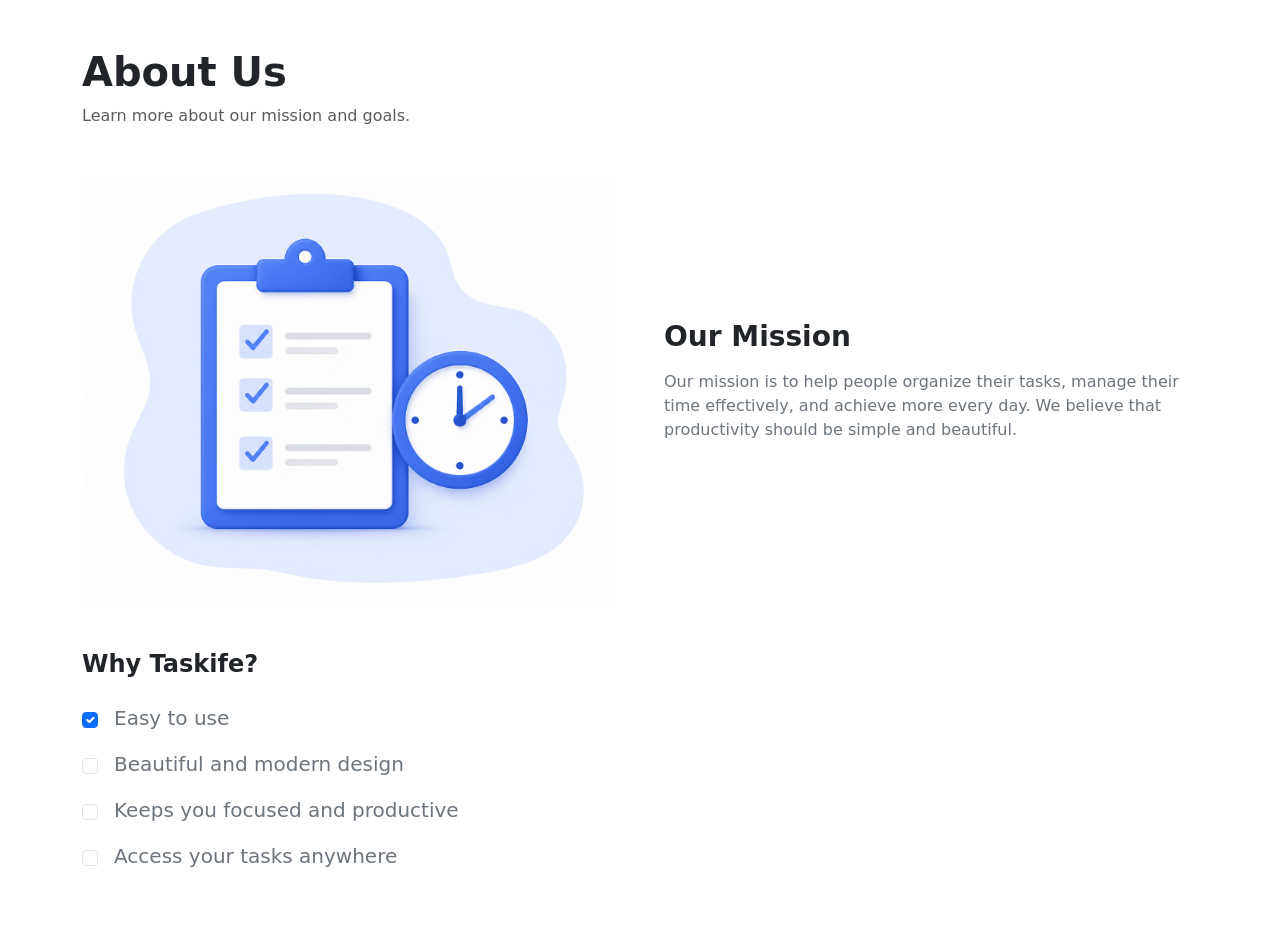
==== Html/about.html @ 12419298 "" finalize all pages (Home, Table, About, Contact) with responsive layout and styling"" ====
<!DOCTYPE html>
<html lang="en">
<head>
    <meta charset="UTF-8">
    <meta name="viewport" content="width=device-width, initial-scale=1.0">
    <link rel="stylesheet" href="../CSS/index.css"/>
    <link href="https://cdn.jsdelivr.net/npm/bootstrap@5.3.8/dist/css/bootstrap.min.css" rel="stylesheet" integrity="sha384-sRIl4kxILFvY47J16cr9ZwB07vP4J8+LH7qKQnuqkuIAvNWLzeN8tE5YBujZqJLB" crossorigin="anonymous">
    <title>About Us</title>
</head>
<body>
  
    <div class="container py-5">
    <div class="about-header mb-5">
        <h1 class="fw-bold">About Us</h1>
        <p class="text-muted">Learn more about our mission and goals.</p>
    </div>

    <div class="row align-items-center mb-5 g-5">
        <div class="col-md-6">
            <div class="about-img-container text-center">
                <img src="../Elements/about us.png" alt="Our Mission" class="img-fluid">
            </div>
        </div>
        <div class="col-md-6">
            <h3 class="fw-bold mb-3">Our Mission</h3>
            <p class="text-secondary leading-relaxed">
                Our mission is to help people organize their tasks, manage their time effectively, and achieve more every day. 
                We believe that productivity should be simple and beautiful.
            </p>
        </div>
    </div>

    <div class="why-taskmanager mt-5">
        <h4 class="fw-bold mb-4">Why Taskife?</h4>
        <ul class="list-unstyled">
    <li class="mb-3 d-flex align-items-center">
        <input class="form-check-input custom-check me-3" type="checkbox" id="task1" checked>
        <label class="form-check-label fs-5 text-secondary" for="task1">Easy to use</label>
    </li>
    <li class="mb-3 d-flex align-items-center">
        <input class="form-check-input custom-check me-3" type="checkbox" id="task2">
        <label class="form-check-label fs-5 text-secondary" for="task2">Beautiful and modern design</label>
    </li>
    <li class="mb-3 d-flex align-items-center">
        <input class="form-check-input custom-check me-3" type="checkbox" id="task3">
        <label class="form-check-label fs-5 text-secondary" for="task3">Keeps you focused and productive</label>
    </li>
    <li class="mb-3 d-flex align-items-center">
        <input class="form-check-input custom-check me-3" type="checkbox" id="task4">
        <label class="form-check-label fs-5 text-secondary" for="task4">Access your tasks anywhere</label>
    </li>
        </ul>
    </div>
</div>


</body>
</html>
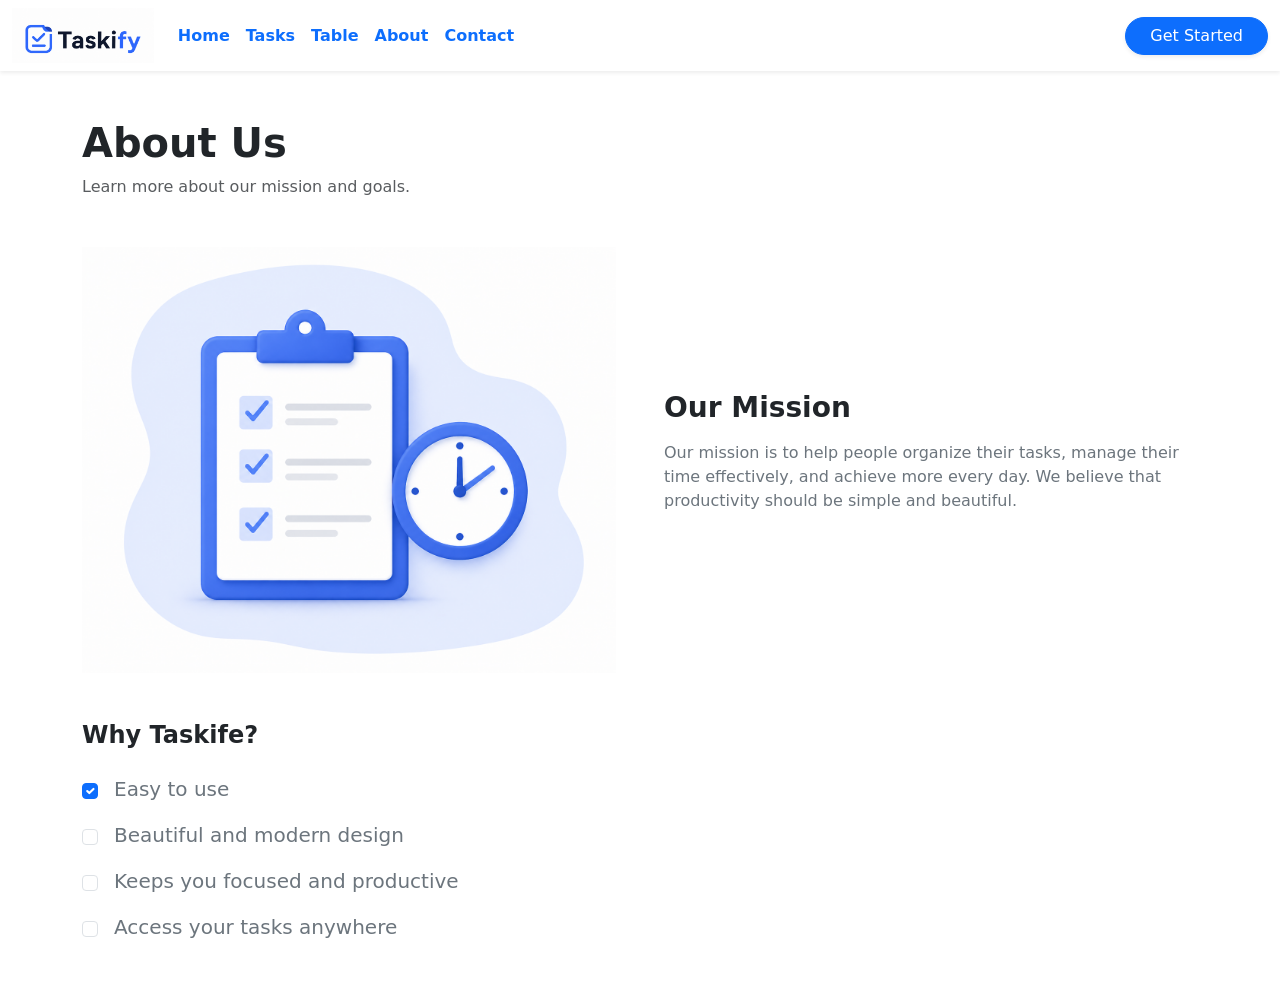
==== commit 9ac38de4: ""creat navbar to all"" ====
--- a/Html/about.html
+++ b/Html/about.html
@@ -8,6 +8,43 @@
     <title>About Us</title>
 </head>
 <body>
+
+
+     <nav class="navbar navbar-expand-lg custom-nav shadow-sm bg-white sticky-top">
+  <div class="container-fluid">
+    <a class="nav-logo anim-logo" href="index.html">
+      <img src="../Elements/logo Taskify.png" alt="Taskify Logo" height="55" width="auto">
+    </a>
+
+    <button class="navbar-toggler" type="button" data-bs-toggle="collapse" data-bs-target="#navbarSupportedContent">
+      <span class="navbar-toggler-icon"></span>
+    </button>
+
+    <div class="collapse navbar-collapse" id="navbarSupportedContent">
+      <ul class="navbar-nav me-auto mb-2 mb-lg-0 ms-3">
+        <li class="nav-item">
+          <a class="nav-link active fw-bold text-primary" href="index.html">Home</a>
+        </li>
+        <li class="nav-item">
+          <a class="nav-link fw-bold text-primary" href="tasks.html">Tasks</a>
+        </li>
+        <li class="nav-item">
+          <a class="nav-link fw-bold text-primary" href="table.html">Table</a>
+        </li>
+        <li class="nav-item">
+          <a class="nav-link fw-bold text-primary" href="about.html">About</a>
+        </li>
+        <li class="nav-item">
+          <a class="nav-link fw-bold text-primary" href="contact.html">Contact</a>
+        </li>
+      </ul>
+
+      <div class="d-flex">
+        <a href="#" class="btn btn-primary rounded-pill px-4 shadow-sm">Get Started</a>
+      </div>
+    </div>
+  </div>
+</nav>
   
     <div class="container py-5">
     <div class="about-header mb-5">
